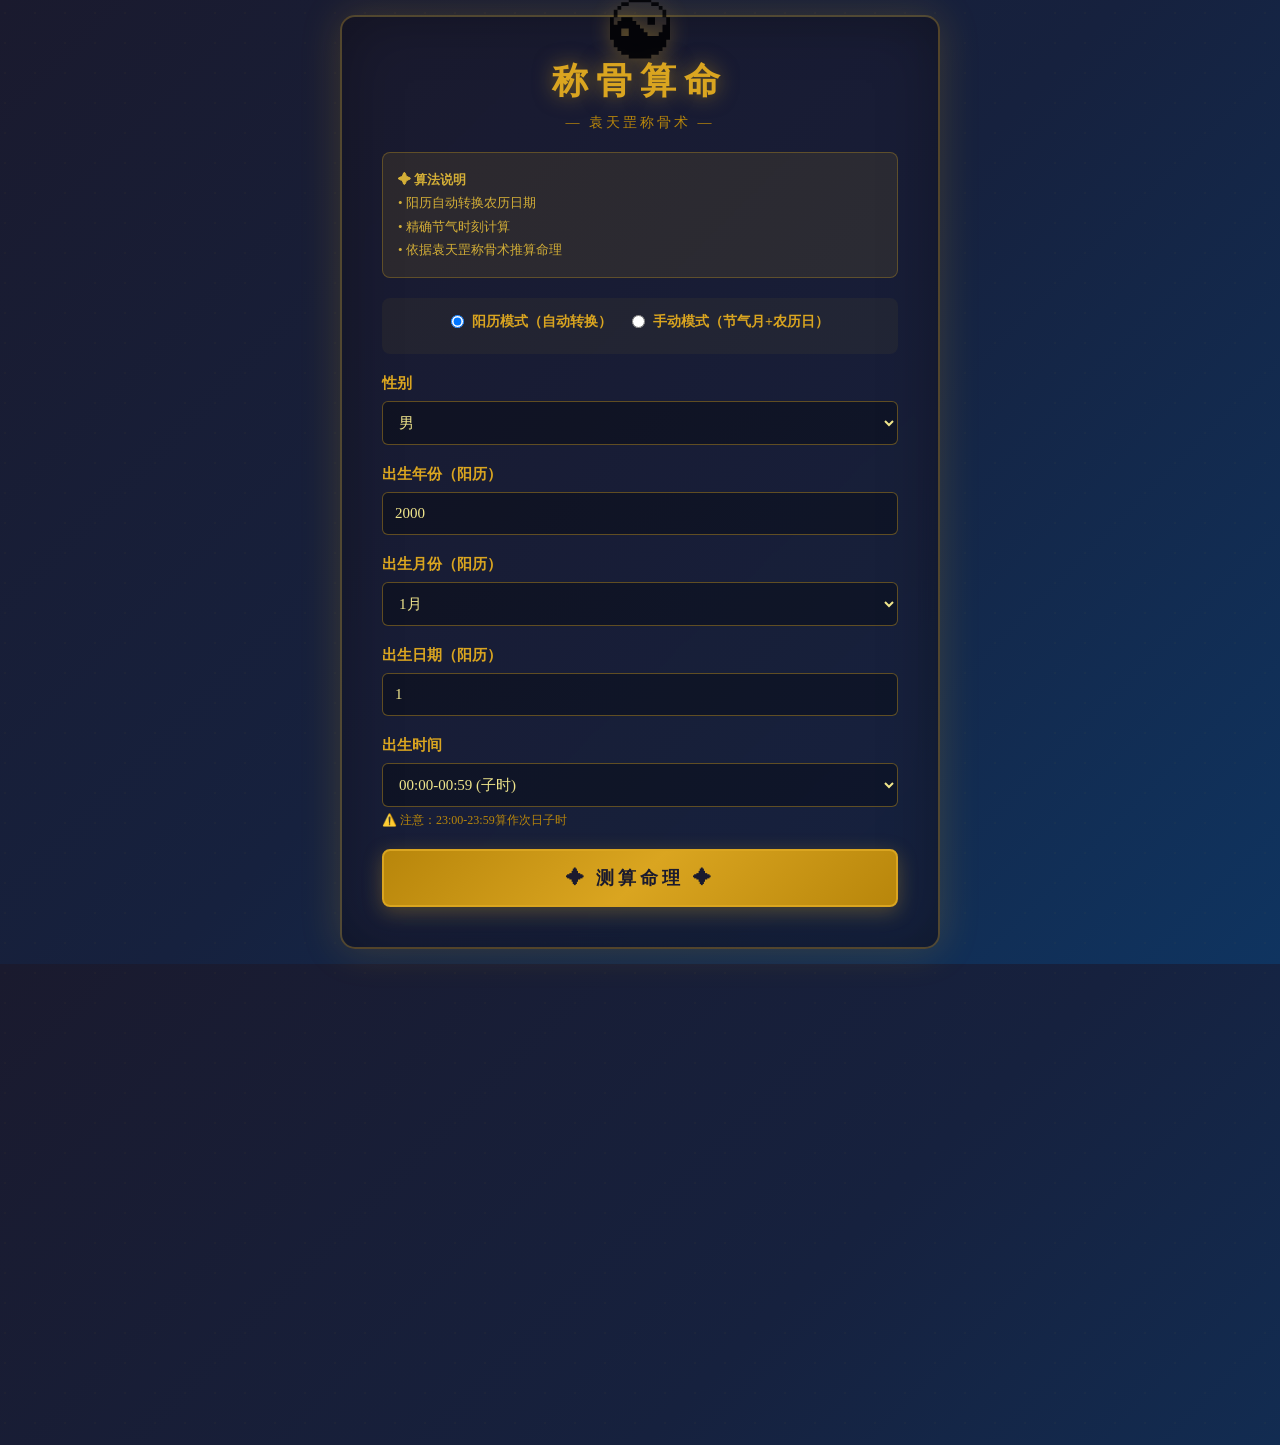
==== index.html @ d4576662 "响应式设计：使用clamp()和媒体查询适配各种屏幕尺寸" ====
<!DOCTYPE html>
<html lang="zh-CN">
<head>
    <meta charset="UTF-8">
    <meta name="viewport" content="width=device-width, initial-scale=1.0">
    <title>称骨算命</title>
    <style>
        * { margin: 0; padding: 0; box-sizing: border-box; }
        body {
            font-family: 'KaiTi', 'STKaiti', '楷体', serif;
            background: linear-gradient(135deg, #1a1a2e 0%, #16213e 50%, #0f3460 100%);
            min-height: 100vh;
            display: flex;
            justify-content: center;
            align-items: center;
            padding: 15px;
            position: relative;
            overflow-x: hidden;
        }
        body::before {
            content: '';
            position: absolute;
            width: 200%;
            height: 200%;
            background-image: 
                radial-gradient(circle, rgba(218,165,32,0.03) 1px, transparent 1px);
            background-size: 30px 30px;
            animation: drift 60s linear infinite;
        }
        @keyframes drift {
            from { transform: translate(0, 0); }
            to { transform: translate(50px, 50px); }
        }
        .container {
            background: linear-gradient(135deg, rgba(26,26,46,0.95) 0%, rgba(22,33,62,0.95) 100%);
            border: 2px solid rgba(218,165,32,0.3);
            border-radius: 15px;
            padding: clamp(20px, 5vw, 40px);
            box-shadow: 0 0 40px rgba(218,165,32,0.2), inset 0 0 60px rgba(0,0,0,0.3);
            max-width: 600px;
            width: 100%;
            position: relative;
            backdrop-filter: blur(10px);
        }
        .container::before {
            content: '☯';
            position: absolute;
            top: -20px;
            left: 50%;
            transform: translateX(-50%);
            font-size: clamp(40px, 10vw, 60px);
            opacity: 0.8;
            filter: drop-shadow(0 0 10px rgba(218,165,32,0.5));
        }
        h1 {
            text-align: center;
            color: #daa520;
            margin-bottom: 8px;
            font-size: clamp(24px, 6vw, 36px);
            text-shadow: 0 0 20px rgba(218,165,32,0.5);
            letter-spacing: clamp(4px, 1.5vw, 8px);
        }
        .subtitle {
            text-align: center;
            color: #b8860b;
            font-size: clamp(12px, 2.5vw, 14px);
            margin-bottom: 20px;
            letter-spacing: clamp(2px, 0.5vw, 3px);
        }
        .info {
            background: rgba(218,165,32,0.1);
            border: 1px solid rgba(218,165,32,0.3);
            padding: clamp(12px, 3vw, 15px);
            border-radius: 8px;
            margin-bottom: 20px;
            font-size: clamp(11px, 2.5vw, 13px);
            line-height: 1.8;
            color: #d4af37;
        }
        .mode-switch {
            display: flex;
            flex-wrap: wrap;
            gap: clamp(10px, 3vw, 20px);
            justify-content: center;
            margin-bottom: 20px;
            padding: clamp(10px, 3vw, 15px);
            background: rgba(218,165,32,0.05);
            border-radius: 8px;
        }
        .mode-switch label {
            color: #daa520;
            cursor: pointer;
            display: flex;
            align-items: center;
            gap: 8px;
            font-size: clamp(12px, 2.5vw, 14px);
        }
        .mode-switch input[type="radio"] {
            width: auto;
            cursor: pointer;
        }
        .form-group {
            margin-bottom: clamp(15px, 3vw, 20px);
        }
        label {
            display: block;
            margin-bottom: 8px;
            color: #daa520;
            font-weight: bold;
            font-size: clamp(13px, 2.8vw, 15px);
        }
        input, select {
            width: 100%;
            padding: clamp(10px, 2.5vw, 12px);
            background: rgba(0,0,0,0.3);
            border: 1px solid rgba(218,165,32,0.4);
            border-radius: 6px;
            font-size: clamp(13px, 3vw, 15px);
            color: #f0e68c;
            font-family: 'KaiTi', 'STKaiti', '楷体', serif;
            transition: all 0.3s;
        }
        input:focus, select:focus {
            outline: none;
            border-color: #daa520;
            box-shadow: 0 0 15px rgba(218,165,32,0.3);
            background: rgba(0,0,0,0.5);
        }
        button {
            width: 100%;
            padding: clamp(12px, 3vw, 15px);
            background: linear-gradient(135deg, #b8860b 0%, #daa520 50%, #b8860b 100%);
            color: #1a1a2e;
            border: 2px solid #daa520;
            border-radius: 8px;
            font-size: clamp(15px, 3.5vw, 18px);
            font-weight: bold;
            cursor: pointer;
            transition: all 0.3s;
            font-family: 'KaiTi', 'STKaiti', '楷体', serif;
            letter-spacing: clamp(2px, 1vw, 4px);
            box-shadow: 0 5px 20px rgba(218,165,32,0.3);
        }
        button:hover {
            transform: translateY(-2px);
            box-shadow: 0 8px 30px rgba(218,165,32,0.5);
            background: linear-gradient(135deg, #daa520 0%, #ffd700 50%, #daa520 100%);
        }
        .result {
            margin-top: clamp(20px, 4vw, 30px);
            padding: clamp(15px, 4vw, 25px);
            background: rgba(0,0,0,0.4);
            border: 2px solid rgba(218,165,32,0.4);
            border-radius: 10px;
            display: none;
            box-shadow: inset 0 0 30px rgba(0,0,0,0.5);
        }
        .result.show {
            display: block;
            animation: fadeIn 0.8s;
        }
        @keyframes fadeIn {
            from { opacity: 0; transform: translateY(20px); }
            to { opacity: 1; transform: translateY(0); }
        }
        .process {
            background: rgba(218,165,32,0.05);
            border: 1px solid rgba(218,165,32,0.2);
            padding: clamp(12px, 3vw, 18px);
            border-radius: 8px;
            margin-bottom: clamp(15px, 3vw, 20px);
            font-size: clamp(12px, 2.5vw, 14px);
            line-height: 2;
            color: #d4af37;
        }
        .process-title {
            font-weight: bold;
            color: #daa520;
            margin-bottom: 12px;
            font-size: clamp(14px, 3vw, 17px);
            text-align: center;
            letter-spacing: 2px;
        }
        .process-item {
            padding: clamp(6px, 1.5vw, 8px) 0;
            border-bottom: 1px dashed rgba(218,165,32,0.2);
            word-wrap: break-word;
        }
        .process-item:last-child {
            border-bottom: none;
        }
        .process-sum {
            margin-top: 12px;
            padding-top: 12px;
            border-top: 2px solid #daa520;
            font-weight: bold;
            color: #ffd700;
            font-size: clamp(13px, 3vw, 16px);
            text-align: center;
        }
        .weight {
            font-size: clamp(24px, 6vw, 32px);
            color: #ffd700;
            font-weight: bold;
            margin-bottom: clamp(15px, 3vw, 20px);
            text-align: center;
            text-shadow: 0 0 20px rgba(255,215,0,0.5);
            letter-spacing: clamp(2px, 1vw, 4px);
        }
        .poem {
            font-size: clamp(14px, 3.2vw, 17px);
            line-height: 2.2;
            color: #f0e68c;
            text-align: justify;
            text-indent: 2em;
            background: rgba(218,165,32,0.05);
            padding: clamp(15px, 3vw, 20px);
            border-radius: 8px;
            border-left: 4px solid #daa520;
            word-wrap: break-word;
        }
        small {
            color: #b8860b;
            font-size: clamp(10px, 2vw, 12px);
            margin-top: 5px;
            display: block;
        }
        
        @media (max-width: 480px) {
            body { padding: 10px; }
            .container { border-radius: 10px; }
            .container::before { top: -15px; }
            .mode-switch { flex-direction: column; align-items: center; }
        }
    </style>
</head>
<body>
    <div class="container">
        <h1>称骨算命</h1>
        <div class="subtitle">— 袁天罡称骨术 —</div>
        <div class="info">
            <strong>✦ 算法说明</strong><br>
            • 阳历自动转换农历日期<br>
            • 精确节气时刻计算<br>
            • 依据袁天罡称骨术推算命理
        </div>
        <div class="mode-switch">
            <label>
                <input type="radio" name="inputMode" value="solar" checked> 阳历模式（自动转换）
            </label>
            <label>
                <input type="radio" name="inputMode" value="manual"> 手动模式（节气月+农历日）
            </label>
        </div>
        <form id="baziForm">
            <div class="form-group">
                <label>性别</label>
                <select id="gender" required>
                    <option value="male">男</option>
                    <option value="female">女</option>
                </select>
            </div>
            
            <!-- 阳历模式 -->
            <div id="solarMode">
                <div class="form-group">
                    <label>出生年份（阳历）</label>
                    <input type="number" id="year" min="1900" max="2100" value="2000">
                </div>
                <div class="form-group">
                    <label>出生月份（阳历）</label>
                    <select id="month">
                        <option value="1">1月</option>
                        <option value="2">2月</option>
                        <option value="3">3月</option>
                        <option value="4">4月</option>
                        <option value="5">5月</option>
                        <option value="6">6月</option>
                        <option value="7">7月</option>
                        <option value="8">8月</option>
                        <option value="9">9月</option>
                        <option value="10">10月</option>
                        <option value="11">11月</option>
                        <option value="12">12月</option>
                    </select>
                </div>
                <div class="form-group">
                    <label>出生日期（阳历）</label>
                    <input type="number" id="day" min="1" max="31" value="1">
                </div>
                <div class="form-group">
                    <label>出生时间</label>
                    <select id="hour">
                        <option value="0">00:00-00:59 (子时)</option>
                        <option value="1">01:00-01:59 (丑时)</option>
                        <option value="2">02:00-02:59 (丑时)</option>
                        <option value="3">03:00-03:59 (寅时)</option>
                        <option value="4">04:00-04:59 (寅时)</option>
                        <option value="5">05:00-05:59 (卯时)</option>
                        <option value="6">06:00-06:59 (卯时)</option>
                        <option value="7">07:00-07:59 (辰时)</option>
                        <option value="8">08:00-08:59 (辰时)</option>
                        <option value="9">09:00-09:59 (巳时)</option>
                        <option value="10">10:00-10:59 (巳时)</option>
                        <option value="11">11:00-11:59 (午时)</option>
                        <option value="12">12:00-12:59 (午时)</option>
                        <option value="13">13:00-13:59 (未时)</option>
                        <option value="14">14:00-14:59 (未时)</option>
                        <option value="15">15:00-15:59 (申时)</option>
                        <option value="16">16:00-16:59 (申时)</option>
                        <option value="17">17:00-17:59 (酉时)</option>
                        <option value="18">18:00-18:59 (酉时)</option>
                        <option value="19">19:00-19:59 (戌时)</option>
                        <option value="20">20:00-20:59 (戌时)</option>
                        <option value="21">21:00-21:59 (亥时)</option>
                        <option value="22">22:00-22:59 (亥时)</option>
                        <option value="23">23:00-23:59 (子时-次日)</option>
                    </select>
                    <small>⚠️ 注意：23:00-23:59算作次日子时</small>
                </div>
            </div>
            
            <!-- 手动模式 -->
            <div id="manualMode" style="display: none;">
                <div class="form-group">
                    <label>出生年份</label>
                    <input type="number" id="manualYear" min="1900" max="2100" value="2000">
                </div>
                <div class="form-group">
                    <label>节气月</label>
                    <select id="solarMonth">
                        <option value="1">正月（立春后）</option>
                        <option value="2">二月（惊蛰后）</option>
                        <option value="3">三月（清明后）</option>
                        <option value="4">四月（立夏后）</option>
                        <option value="5">五月（芒种后）</option>
                        <option value="6">六月（小暑后）</option>
                        <option value="7">七月（立秋后）</option>
                        <option value="8">八月（白露后）</option>
                        <option value="9">九月（寒露后）</option>
                        <option value="10">十月（立冬后）</option>
                        <option value="11">十一月（大雪后）</option>
                        <option value="12">十二月（小寒后）</option>
                    </select>
                </div>
                <div class="form-group">
                    <label>农历日期</label>
                    <select id="lunarDay">
                        <option value="1">初一</option>
                        <option value="2">初二</option>
                        <option value="3">初三</option>
                        <option value="4">初四</option>
                        <option value="5">初五</option>
                        <option value="6">初六</option>
                        <option value="7">初七</option>
                        <option value="8">初八</option>
                        <option value="9">初九</option>
                        <option value="10">初十</option>
                        <option value="11">十一</option>
                        <option value="12">十二</option>
                        <option value="13">十三</option>
                        <option value="14">十四</option>
                        <option value="15">十五</option>
                        <option value="16">十六</option>
                        <option value="17">十七</option>
                        <option value="18">十八</option>
                        <option value="19">十九</option>
                        <option value="20">二十</option>
                        <option value="21">廿一</option>
                        <option value="22">廿二</option>
                        <option value="23">廿三</option>
                        <option value="24">廿四</option>
                        <option value="25">廿五</option>
                        <option value="26">廿六</option>
                        <option value="27">廿七</option>
                        <option value="28">廿八</option>
                        <option value="29">廿九</option>
                        <option value="30">三十</option>
                    </select>
                </div>
                <div class="form-group">
                    <label>时辰</label>
                    <select id="shiChen">
                        <option value="0">子时（23:00-01:00）</option>
                        <option value="1">丑时（01:00-03:00）</option>
                        <option value="3">寅时（03:00-05:00）</option>
                        <option value="5">卯时（05:00-07:00）</option>
                        <option value="7">辰时（07:00-09:00）</option>
                        <option value="9">巳时（09:00-11:00）</option>
                        <option value="11">午时（11:00-13:00）</option>
                        <option value="13">未时（13:00-15:00）</option>
                        <option value="15">申时（15:00-17:00）</option>
                        <option value="17">酉时（17:00-19:00）</option>
                        <option value="19">戌时（19:00-21:00）</option>
                        <option value="21">亥时（21:00-23:00）</option>
                    </select>
                </div>
            </div>
            <button type="submit">✦ 测算命理 ✦</button>
        </form>
        <div id="result" class="result">
            <div class="process">
                <div class="process-title">✦ 推算过程 ✦</div>
                <div id="processDisplay"></div>
            </div>
            <div class="weight" id="weightDisplay"></div>
            <div class="poem" id="poemDisplay"></div>
        </div>
    </div>

    <script src="bazi-data.js"></script>
    <script src="bazi-poems.js"></script>
    <script src="bazi.js"></script>
</body>
</html>
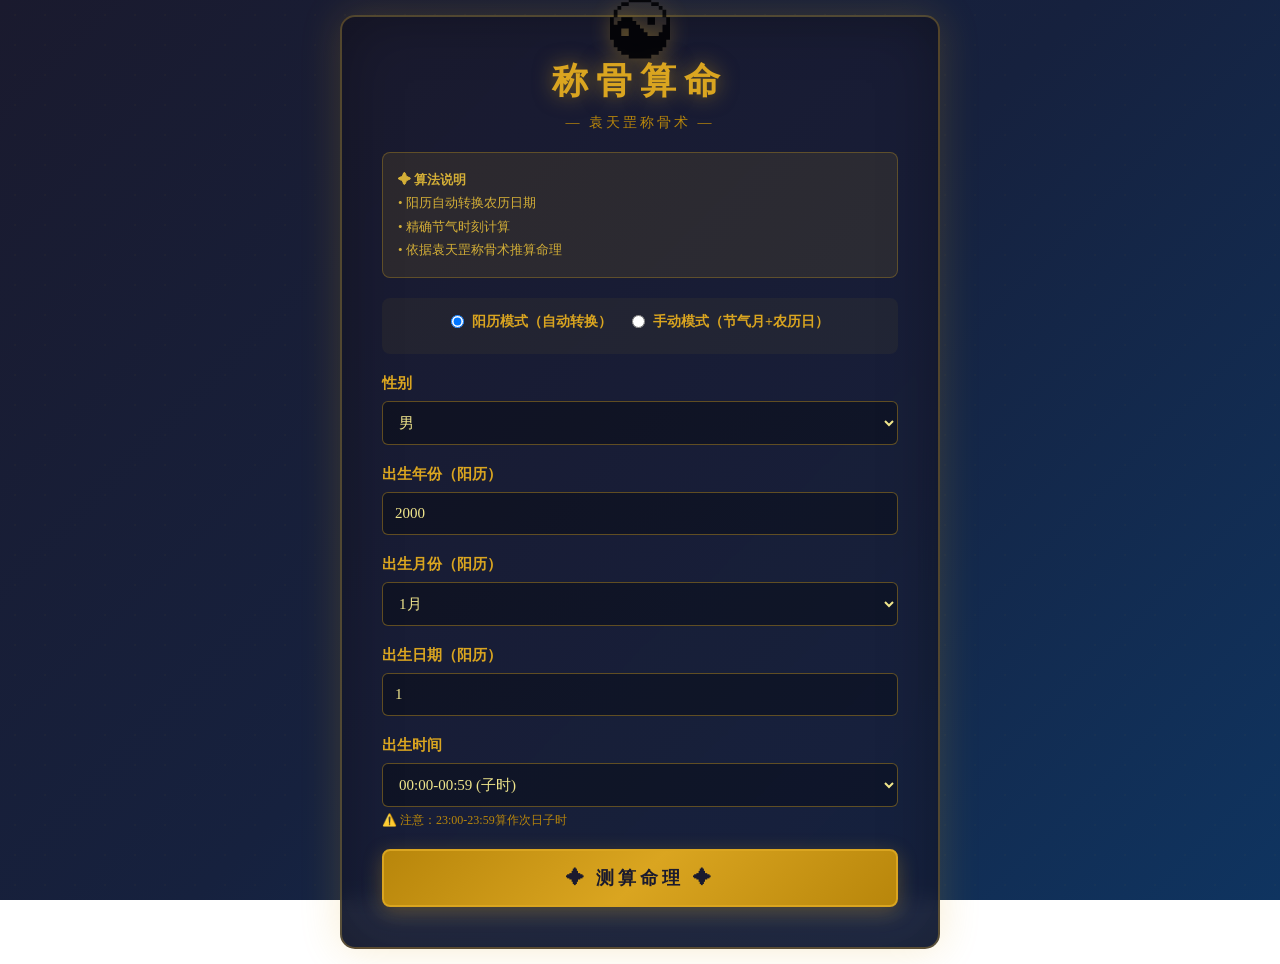
==== commit 47b551b5: "修复背景分层：使用fixed定位和background-attachment" ====
--- a/index.html
+++ b/index.html
@@ -9,6 +9,7 @@
         body {
             font-family: 'KaiTi', 'STKaiti', '楷体', serif;
             background: linear-gradient(135deg, #1a1a2e 0%, #16213e 50%, #0f3460 100%);
+            background-attachment: fixed;
             min-height: 100vh;
             display: flex;
             justify-content: center;
@@ -19,19 +20,20 @@
         }
         body::before {
             content: '';
-            position: absolute;
-            width: 200%;
-            height: 200%;
+            position: fixed;
+            top: 0;
+            left: 0;
+            width: 100%;
+            height: 100%;
             background-image: 
                 radial-gradient(circle, rgba(218,165,32,0.03) 1px, transparent 1px);
             background-size: 30px 30px;
-            animation: drift 60s linear infinite;
-        }
-        @keyframes drift {
-            from { transform: translate(0, 0); }
-            to { transform: translate(50px, 50px); }
+            pointer-events: none;
+            z-index: 0;
         }
         .container {
+            position: relative;
+            z-index: 1;
             background: linear-gradient(135deg, rgba(26,26,46,0.95) 0%, rgba(22,33,62,0.95) 100%);
             border: 2px solid rgba(218,165,32,0.3);
             border-radius: 15px;
@@ -39,7 +41,6 @@
             box-shadow: 0 0 40px rgba(218,165,32,0.2), inset 0 0 60px rgba(0,0,0,0.3);
             max-width: 600px;
             width: 100%;
-            position: relative;
             backdrop-filter: blur(10px);
         }
         .container::before {
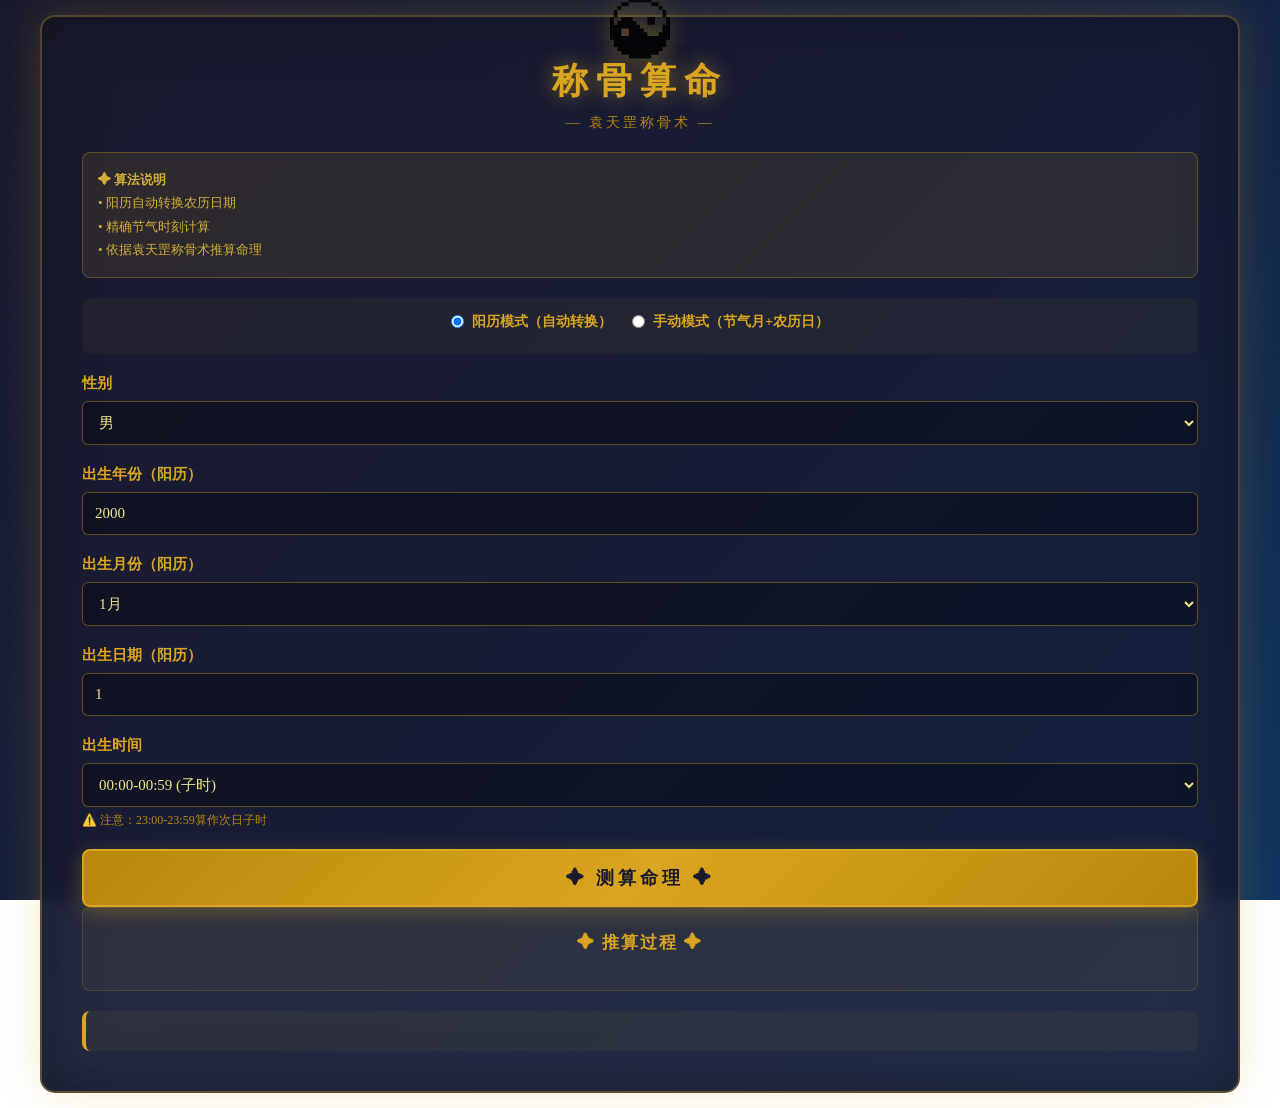
==== commit baa6a325: "宽屏布局：1024px+时结果显示在右侧，小屏时显示在下方" ====
--- a/index.html
+++ b/index.html
@@ -4,247 +4,19 @@
     <meta charset="UTF-8">
     <meta name="viewport" content="width=device-width, initial-scale=1.0">
     <title>称骨算命</title>
-    <style>
-        * { margin: 0; padding: 0; box-sizing: border-box; }
-        body {
-            font-family: 'KaiTi', 'STKaiti', '楷体', serif;
-            background: linear-gradient(135deg, #1a1a2e 0%, #16213e 50%, #0f3460 100%);
-            background-attachment: fixed;
-            min-height: 100vh;
-            display: flex;
-            justify-content: center;
-            align-items: center;
-            padding: 15px;
-            position: relative;
-            overflow-x: hidden;
-        }
-        body::before {
-            content: '';
-            position: fixed;
-            top: 0;
-            left: 0;
-            width: 100%;
-            height: 100%;
-            background-image: 
-                radial-gradient(circle, rgba(218,165,32,0.03) 1px, transparent 1px);
-            background-size: 30px 30px;
-            pointer-events: none;
-            z-index: 0;
-        }
-        .container {
-            position: relative;
-            z-index: 1;
-            background: linear-gradient(135deg, rgba(26,26,46,0.95) 0%, rgba(22,33,62,0.95) 100%);
-            border: 2px solid rgba(218,165,32,0.3);
-            border-radius: 15px;
-            padding: clamp(20px, 5vw, 40px);
-            box-shadow: 0 0 40px rgba(218,165,32,0.2), inset 0 0 60px rgba(0,0,0,0.3);
-            max-width: 600px;
-            width: 100%;
-            backdrop-filter: blur(10px);
-        }
-        .container::before {
-            content: '☯';
-            position: absolute;
-            top: -20px;
-            left: 50%;
-            transform: translateX(-50%);
-            font-size: clamp(40px, 10vw, 60px);
-            opacity: 0.8;
-            filter: drop-shadow(0 0 10px rgba(218,165,32,0.5));
-        }
-        h1 {
-            text-align: center;
-            color: #daa520;
-            margin-bottom: 8px;
-            font-size: clamp(24px, 6vw, 36px);
-            text-shadow: 0 0 20px rgba(218,165,32,0.5);
-            letter-spacing: clamp(4px, 1.5vw, 8px);
-        }
-        .subtitle {
-            text-align: center;
-            color: #b8860b;
-            font-size: clamp(12px, 2.5vw, 14px);
-            margin-bottom: 20px;
-            letter-spacing: clamp(2px, 0.5vw, 3px);
-        }
-        .info {
-            background: rgba(218,165,32,0.1);
-            border: 1px solid rgba(218,165,32,0.3);
-            padding: clamp(12px, 3vw, 15px);
-            border-radius: 8px;
-            margin-bottom: 20px;
-            font-size: clamp(11px, 2.5vw, 13px);
-            line-height: 1.8;
-            color: #d4af37;
-        }
-        .mode-switch {
-            display: flex;
-            flex-wrap: wrap;
-            gap: clamp(10px, 3vw, 20px);
-            justify-content: center;
-            margin-bottom: 20px;
-            padding: clamp(10px, 3vw, 15px);
-            background: rgba(218,165,32,0.05);
-            border-radius: 8px;
-        }
-        .mode-switch label {
-            color: #daa520;
-            cursor: pointer;
-            display: flex;
-            align-items: center;
-            gap: 8px;
-            font-size: clamp(12px, 2.5vw, 14px);
-        }
-        .mode-switch input[type="radio"] {
-            width: auto;
-            cursor: pointer;
-        }
-        .form-group {
-            margin-bottom: clamp(15px, 3vw, 20px);
-        }
-        label {
-            display: block;
-            margin-bottom: 8px;
-            color: #daa520;
-            font-weight: bold;
-            font-size: clamp(13px, 2.8vw, 15px);
-        }
-        input, select {
-            width: 100%;
-            padding: clamp(10px, 2.5vw, 12px);
-            background: rgba(0,0,0,0.3);
-            border: 1px solid rgba(218,165,32,0.4);
-            border-radius: 6px;
-            font-size: clamp(13px, 3vw, 15px);
-            color: #f0e68c;
-            font-family: 'KaiTi', 'STKaiti', '楷体', serif;
-            transition: all 0.3s;
-        }
-        input:focus, select:focus {
-            outline: none;
-            border-color: #daa520;
-            box-shadow: 0 0 15px rgba(218,165,32,0.3);
-            background: rgba(0,0,0,0.5);
-        }
-        button {
-            width: 100%;
-            padding: clamp(12px, 3vw, 15px);
-            background: linear-gradient(135deg, #b8860b 0%, #daa520 50%, #b8860b 100%);
-            color: #1a1a2e;
-            border: 2px solid #daa520;
-            border-radius: 8px;
-            font-size: clamp(15px, 3.5vw, 18px);
-            font-weight: bold;
-            cursor: pointer;
-            transition: all 0.3s;
-            font-family: 'KaiTi', 'STKaiti', '楷体', serif;
-            letter-spacing: clamp(2px, 1vw, 4px);
-            box-shadow: 0 5px 20px rgba(218,165,32,0.3);
-        }
-        button:hover {
-            transform: translateY(-2px);
-            box-shadow: 0 8px 30px rgba(218,165,32,0.5);
-            background: linear-gradient(135deg, #daa520 0%, #ffd700 50%, #daa520 100%);
-        }
-        .result {
-            margin-top: clamp(20px, 4vw, 30px);
-            padding: clamp(15px, 4vw, 25px);
-            background: rgba(0,0,0,0.4);
-            border: 2px solid rgba(218,165,32,0.4);
-            border-radius: 10px;
-            display: none;
-            box-shadow: inset 0 0 30px rgba(0,0,0,0.5);
-        }
-        .result.show {
-            display: block;
-            animation: fadeIn 0.8s;
-        }
-        @keyframes fadeIn {
-            from { opacity: 0; transform: translateY(20px); }
-            to { opacity: 1; transform: translateY(0); }
-        }
-        .process {
-            background: rgba(218,165,32,0.05);
-            border: 1px solid rgba(218,165,32,0.2);
-            padding: clamp(12px, 3vw, 18px);
-            border-radius: 8px;
-            margin-bottom: clamp(15px, 3vw, 20px);
-            font-size: clamp(12px, 2.5vw, 14px);
-            line-height: 2;
-            color: #d4af37;
-        }
-        .process-title {
-            font-weight: bold;
-            color: #daa520;
-            margin-bottom: 12px;
-            font-size: clamp(14px, 3vw, 17px);
-            text-align: center;
-            letter-spacing: 2px;
-        }
-        .process-item {
-            padding: clamp(6px, 1.5vw, 8px) 0;
-            border-bottom: 1px dashed rgba(218,165,32,0.2);
-            word-wrap: break-word;
-        }
-        .process-item:last-child {
-            border-bottom: none;
-        }
-        .process-sum {
-            margin-top: 12px;
-            padding-top: 12px;
-            border-top: 2px solid #daa520;
-            font-weight: bold;
-            color: #ffd700;
-            font-size: clamp(13px, 3vw, 16px);
-            text-align: center;
-        }
-        .weight {
-            font-size: clamp(24px, 6vw, 32px);
-            color: #ffd700;
-            font-weight: bold;
-            margin-bottom: clamp(15px, 3vw, 20px);
-            text-align: center;
-            text-shadow: 0 0 20px rgba(255,215,0,0.5);
-            letter-spacing: clamp(2px, 1vw, 4px);
-        }
-        .poem {
-            font-size: clamp(14px, 3.2vw, 17px);
-            line-height: 2.2;
-            color: #f0e68c;
-            text-align: justify;
-            text-indent: 2em;
-            background: rgba(218,165,32,0.05);
-            padding: clamp(15px, 3vw, 20px);
-            border-radius: 8px;
-            border-left: 4px solid #daa520;
-            word-wrap: break-word;
-        }
-        small {
-            color: #b8860b;
-            font-size: clamp(10px, 2vw, 12px);
-            margin-top: 5px;
-            display: block;
-        }
-        
-        @media (max-width: 480px) {
-            body { padding: 10px; }
-            .container { border-radius: 10px; }
-            .container::before { top: -15px; }
-            .mode-switch { flex-direction: column; align-items: center; }
-        }
-    </style>
+    <link rel="stylesheet" href="style.css">
 </head>
 <body>
-    <div class="container">
-        <h1>称骨算命</h1>
-        <div class="subtitle">— 袁天罡称骨术 —</div>
-        <div class="info">
-            <strong>✦ 算法说明</strong><br>
-            • 阳历自动转换农历日期<br>
-            • 精确节气时刻计算<br>
-            • 依据袁天罡称骨术推算命理
-        </div>
+    <div class="main-wrapper">
+        <div class="container">
+            <h1>称骨算命</h1>
+            <div class="subtitle">— 袁天罡称骨术 —</div>
+            <div class="info">
+                <strong>✦ 算法说明</strong><br>
+                • 阳历自动转换农历日期<br>
+                • 精确节气时刻计算<br>
+                • 依据袁天罡称骨术推算命理
+            </div>
         <div class="mode-switch">
             <label>
                 <input type="radio" name="inputMode" value="solar" checked> 阳历模式（自动转换）
@@ -408,6 +180,16 @@
             <div class="poem" id="poemDisplay"></div>
         </div>
     </div>
+    
+    <div id="resultContainer" class="result-container">
+        <div class="process">
+            <div class="process-title">✦ 推算过程 ✦</div>
+            <div id="processDisplaySide"></div>
+        </div>
+        <div class="weight" id="weightDisplaySide"></div>
+        <div class="poem" id="poemDisplaySide"></div>
+    </div>
+    </div>
 
     <script src="bazi-data.js"></script>
     <script src="bazi-poems.js"></script>
--- a/style.css
+++ b/style.css
@@ -0,0 +1,311 @@
+* { margin: 0; padding: 0; box-sizing: border-box; }
+
+body {
+    font-family: 'KaiTi', 'STKaiti', '楷体', serif;
+    background: linear-gradient(135deg, #1a1a2e 0%, #16213e 50%, #0f3460 100%);
+    background-attachment: fixed;
+    min-height: 100vh;
+    display: flex;
+    justify-content: center;
+    align-items: center;
+    padding: 15px;
+    position: relative;
+    overflow-x: hidden;
+}
+
+body::before {
+    content: '';
+    position: fixed;
+    top: 0;
+    left: 0;
+    width: 100%;
+    height: 100%;
+    background-image: 
+        radial-gradient(circle, rgba(218,165,32,0.03) 1px, transparent 1px);
+    background-size: 30px 30px;
+    pointer-events: none;
+    z-index: 0;
+}
+
+.main-wrapper {
+    position: relative;
+    z-index: 1;
+    display: flex;
+    gap: 20px;
+    max-width: 1200px;
+    width: 100%;
+    align-items: flex-start;
+}
+
+.container {
+    background: linear-gradient(135deg, rgba(26,26,46,0.95) 0%, rgba(22,33,62,0.95) 100%);
+    border: 2px solid rgba(218,165,32,0.3);
+    border-radius: 15px;
+    padding: clamp(20px, 5vw, 40px);
+    box-shadow: 0 0 40px rgba(218,165,32,0.2), inset 0 0 60px rgba(0,0,0,0.3);
+    flex: 1;
+    min-width: 0;
+    backdrop-filter: blur(10px);
+}
+
+.container::before {
+    content: '☯';
+    position: absolute;
+    top: -20px;
+    left: 50%;
+    transform: translateX(-50%);
+    font-size: clamp(40px, 10vw, 60px);
+    opacity: 0.8;
+    filter: drop-shadow(0 0 10px rgba(218,165,32,0.5));
+}
+
+.result-container {
+    background: linear-gradient(135deg, rgba(26,26,46,0.95) 0%, rgba(22,33,62,0.95) 100%);
+    border: 2px solid rgba(218,165,32,0.3);
+    border-radius: 15px;
+    padding: clamp(20px, 5vw, 40px);
+    box-shadow: 0 0 40px rgba(218,165,32,0.2), inset 0 0 60px rgba(0,0,0,0.3);
+    backdrop-filter: blur(10px);
+    flex: 1;
+    min-width: 0;
+    display: none;
+}
+
+.result-container.show {
+    display: block;
+    animation: slideIn 0.8s;
+}
+
+@keyframes slideIn {
+    from { opacity: 0; transform: translateX(20px); }
+    to { opacity: 1; transform: translateX(0); }
+}
+
+h1 {
+    text-align: center;
+    color: #daa520;
+    margin-bottom: 8px;
+    font-size: clamp(24px, 6vw, 36px);
+    text-shadow: 0 0 20px rgba(218,165,32,0.5);
+    letter-spacing: clamp(4px, 1.5vw, 8px);
+}
+
+.subtitle {
+    text-align: center;
+    color: #b8860b;
+    font-size: clamp(12px, 2.5vw, 14px);
+    margin-bottom: 20px;
+    letter-spacing: clamp(2px, 0.5vw, 3px);
+}
+
+.info {
+    background: rgba(218,165,32,0.1);
+    border: 1px solid rgba(218,165,32,0.3);
+    padding: clamp(12px, 3vw, 15px);
+    border-radius: 8px;
+    margin-bottom: 20px;
+    font-size: clamp(11px, 2.5vw, 13px);
+    line-height: 1.8;
+    color: #d4af37;
+}
+
+.mode-switch {
+    display: flex;
+    flex-wrap: wrap;
+    gap: clamp(10px, 3vw, 20px);
+    justify-content: center;
+    margin-bottom: 20px;
+    padding: clamp(10px, 3vw, 15px);
+    background: rgba(218,165,32,0.05);
+    border-radius: 8px;
+}
+
+.mode-switch label {
+    color: #daa520;
+    cursor: pointer;
+    display: flex;
+    align-items: center;
+    gap: 8px;
+    font-size: clamp(12px, 2.5vw, 14px);
+}
+
+.mode-switch input[type="radio"] {
+    width: auto;
+    cursor: pointer;
+}
+
+.form-group {
+    margin-bottom: clamp(15px, 3vw, 20px);
+}
+
+label {
+    display: block;
+    margin-bottom: 8px;
+    color: #daa520;
+    font-weight: bold;
+    font-size: clamp(13px, 2.8vw, 15px);
+}
+
+input, select {
+    width: 100%;
+    padding: clamp(10px, 2.5vw, 12px);
+    background: rgba(0,0,0,0.3);
+    border: 1px solid rgba(218,165,32,0.4);
+    border-radius: 6px;
+    font-size: clamp(13px, 3vw, 15px);
+    color: #f0e68c;
+    font-family: 'KaiTi', 'STKaiti', '楷体', serif;
+    transition: all 0.3s;
+}
+
+input:focus, select:focus {
+    outline: none;
+    border-color: #daa520;
+    box-shadow: 0 0 15px rgba(218,165,32,0.3);
+    background: rgba(0,0,0,0.5);
+}
+
+button {
+    width: 100%;
+    padding: clamp(12px, 3vw, 15px);
+    background: linear-gradient(135deg, #b8860b 0%, #daa520 50%, #b8860b 100%);
+    color: #1a1a2e;
+    border: 2px solid #daa520;
+    border-radius: 8px;
+    font-size: clamp(15px, 3.5vw, 18px);
+    font-weight: bold;
+    cursor: pointer;
+    transition: all 0.3s;
+    font-family: 'KaiTi', 'STKaiti', '楷体', serif;
+    letter-spacing: clamp(2px, 1vw, 4px);
+    box-shadow: 0 5px 20px rgba(218,165,32,0.3);
+}
+
+button:hover {
+    transform: translateY(-2px);
+    box-shadow: 0 8px 30px rgba(218,165,32,0.5);
+    background: linear-gradient(135deg, #daa520 0%, #ffd700 50%, #daa520 100%);
+}
+
+.result {
+    margin-top: clamp(20px, 4vw, 30px);
+    padding: clamp(15px, 4vw, 25px);
+    background: rgba(0,0,0,0.4);
+    border: 2px solid rgba(218,165,32,0.4);
+    border-radius: 10px;
+    display: none;
+    box-shadow: inset 0 0 30px rgba(0,0,0,0.5);
+}
+
+.result.show {
+    display: block;
+    animation: fadeIn 0.8s;
+}
+
+@keyframes fadeIn {
+    from { opacity: 0; transform: translateY(20px); }
+    to { opacity: 1; transform: translateY(0); }
+}
+
+@media (min-width: 1024px) {
+    .result {
+        margin-top: 0;
+        padding: 0;
+        background: none;
+        border: none;
+        box-shadow: none;
+        display: block !important;
+    }
+    
+    .result.show {
+        animation: none;
+    }
+}
+
+.process {
+    background: rgba(218,165,32,0.05);
+    border: 1px solid rgba(218,165,32,0.2);
+    padding: clamp(12px, 3vw, 18px);
+    border-radius: 8px;
+    margin-bottom: clamp(15px, 3vw, 20px);
+    font-size: clamp(12px, 2.5vw, 14px);
+    line-height: 2;
+    color: #d4af37;
+}
+
+.process-title {
+    font-weight: bold;
+    color: #daa520;
+    margin-bottom: 12px;
+    font-size: clamp(14px, 3vw, 17px);
+    text-align: center;
+    letter-spacing: 2px;
+}
+
+.process-item {
+    padding: clamp(6px, 1.5vw, 8px) 0;
+    border-bottom: 1px dashed rgba(218,165,32,0.2);
+    word-wrap: break-word;
+}
+
+.process-item:last-child {
+    border-bottom: none;
+}
+
+.process-sum {
+    margin-top: 12px;
+    padding-top: 12px;
+    border-top: 2px solid #daa520;
+    font-weight: bold;
+    color: #ffd700;
+    font-size: clamp(13px, 3vw, 16px);
+    text-align: center;
+}
+
+.weight {
+    font-size: clamp(24px, 6vw, 32px);
+    color: #ffd700;
+    font-weight: bold;
+    margin-bottom: clamp(15px, 3vw, 20px);
+    text-align: center;
+    text-shadow: 0 0 20px rgba(255,215,0,0.5);
+    letter-spacing: clamp(2px, 1vw, 4px);
+}
+
+.poem {
+    font-size: clamp(14px, 3.2vw, 17px);
+    line-height: 2.2;
+    color: #f0e68c;
+    text-align: justify;
+    text-indent: 2em;
+    background: rgba(218,165,32,0.05);
+    padding: clamp(15px, 3vw, 20px);
+    border-radius: 8px;
+    border-left: 4px solid #daa520;
+    word-wrap: break-word;
+}
+
+small {
+    color: #b8860b;
+    font-size: clamp(10px, 2vw, 12px);
+    margin-top: 5px;
+    display: block;
+}
+
+@media (max-width: 480px) {
+    body { padding: 10px; }
+    .container { border-radius: 10px; }
+    .container::before { top: -15px; }
+    .mode-switch { flex-direction: column; align-items: center; }
+}
+
+@media (max-width: 1023px) {
+    .main-wrapper {
+        flex-direction: column;
+        max-width: 600px;
+    }
+    
+    .result-container {
+        display: none !important;
+    }
+}
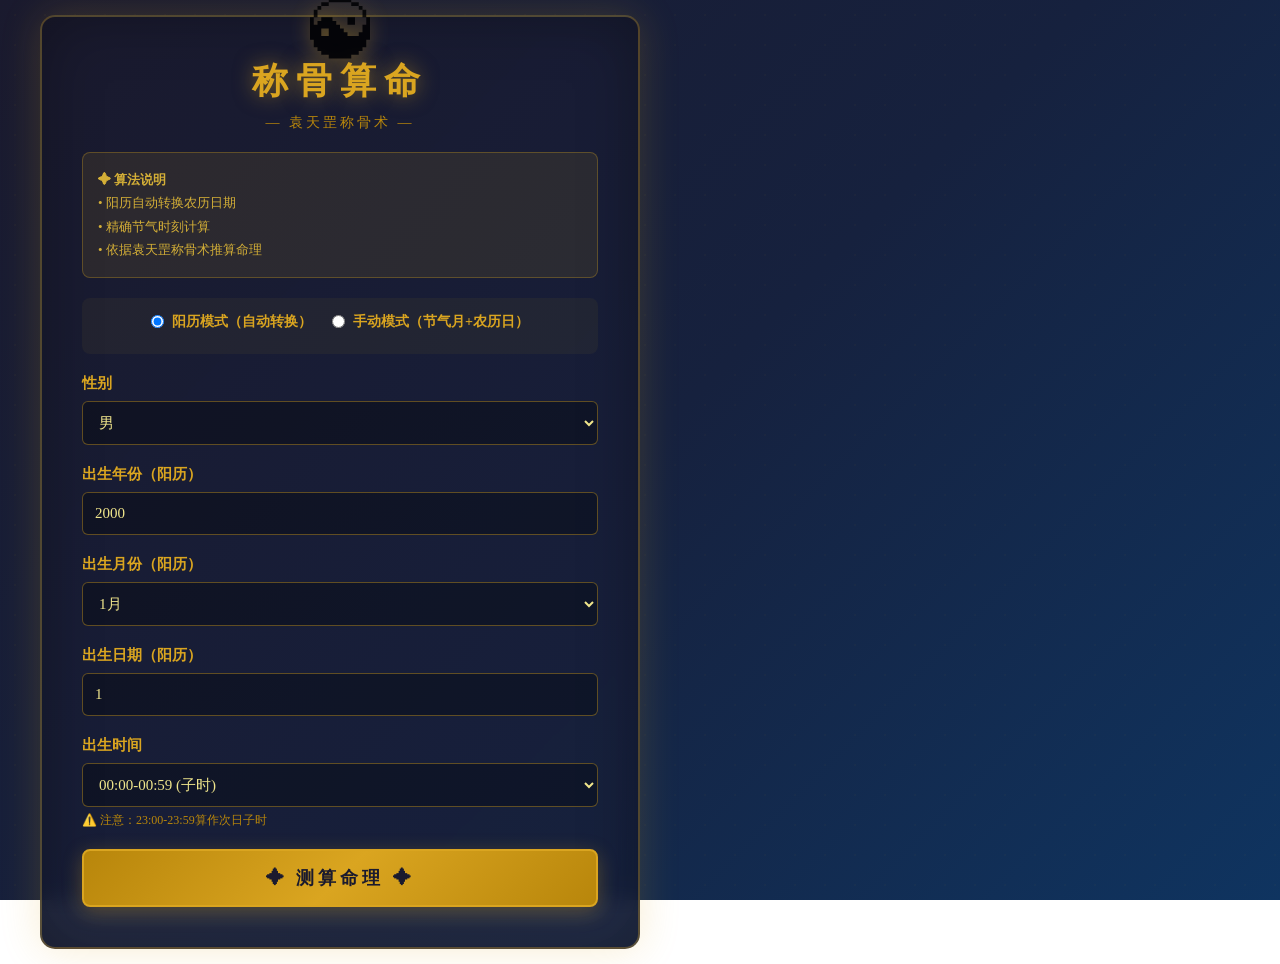
==== commit 77fd243a: "简化时辰选择：合并两小时为一个时辰（除子时）" ====
--- a/index.html
+++ b/index.html
@@ -65,28 +65,17 @@
                     <label>出生时间</label>
                     <select id="hour">
                         <option value="0">00:00-00:59 (子时)</option>
-                        <option value="1">01:00-01:59 (丑时)</option>
-                        <option value="2">02:00-02:59 (丑时)</option>
-                        <option value="3">03:00-03:59 (寅时)</option>
-                        <option value="4">04:00-04:59 (寅时)</option>
-                        <option value="5">05:00-05:59 (卯时)</option>
-                        <option value="6">06:00-06:59 (卯时)</option>
-                        <option value="7">07:00-07:59 (辰时)</option>
-                        <option value="8">08:00-08:59 (辰时)</option>
-                        <option value="9">09:00-09:59 (巳时)</option>
-                        <option value="10">10:00-10:59 (巳时)</option>
-                        <option value="11">11:00-11:59 (午时)</option>
-                        <option value="12">12:00-12:59 (午时)</option>
-                        <option value="13">13:00-13:59 (未时)</option>
-                        <option value="14">14:00-14:59 (未时)</option>
-                        <option value="15">15:00-15:59 (申时)</option>
-                        <option value="16">16:00-16:59 (申时)</option>
-                        <option value="17">17:00-17:59 (酉时)</option>
-                        <option value="18">18:00-18:59 (酉时)</option>
-                        <option value="19">19:00-19:59 (戌时)</option>
-                        <option value="20">20:00-20:59 (戌时)</option>
-                        <option value="21">21:00-21:59 (亥时)</option>
-                        <option value="22">22:00-22:59 (亥时)</option>
+                        <option value="1">01:00-02:59 (丑时)</option>
+                        <option value="3">03:00-04:59 (寅时)</option>
+                        <option value="5">05:00-06:59 (卯时)</option>
+                        <option value="7">07:00-08:59 (辰时)</option>
+                        <option value="9">09:00-10:59 (巳时)</option>
+                        <option value="11">11:00-12:59 (午时)</option>
+                        <option value="13">13:00-14:59 (未时)</option>
+                        <option value="15">15:00-16:59 (申时)</option>
+                        <option value="17">17:00-18:59 (酉时)</option>
+                        <option value="19">19:00-20:59 (戌时)</option>
+                        <option value="21">21:00-22:59 (亥时)</option>
                         <option value="23">23:00-23:59 (子时-次日)</option>
                     </select>
                     <small>⚠️ 注意：23:00-23:59算作次日子时</small>
--- a/style.css
+++ b/style.css
@@ -44,6 +44,7 @@
     padding: clamp(20px, 5vw, 40px);
     box-shadow: 0 0 40px rgba(218,165,32,0.2), inset 0 0 60px rgba(0,0,0,0.3);
     flex: 1;
+    max-width: 600px;
     min-width: 0;
     backdrop-filter: blur(10px);
 }
@@ -67,6 +68,7 @@
     box-shadow: 0 0 40px rgba(218,165,32,0.2), inset 0 0 60px rgba(0,0,0,0.3);
     backdrop-filter: blur(10px);
     flex: 1;
+    max-width: 600px;
     min-width: 0;
     display: none;
 }
@@ -209,16 +211,7 @@
 
 @media (min-width: 1024px) {
     .result {
-        margin-top: 0;
-        padding: 0;
-        background: none;
-        border: none;
-        box-shadow: none;
-        display: block !important;
-    }
-    
-    .result.show {
-        animation: none;
+        display: none !important;
     }
 }
 
@@ -302,7 +295,11 @@
 @media (max-width: 1023px) {
     .main-wrapper {
         flex-direction: column;
+    }
+    
+    .container {
         max-width: 600px;
+        width: 100%;
     }
     
     .result-container {
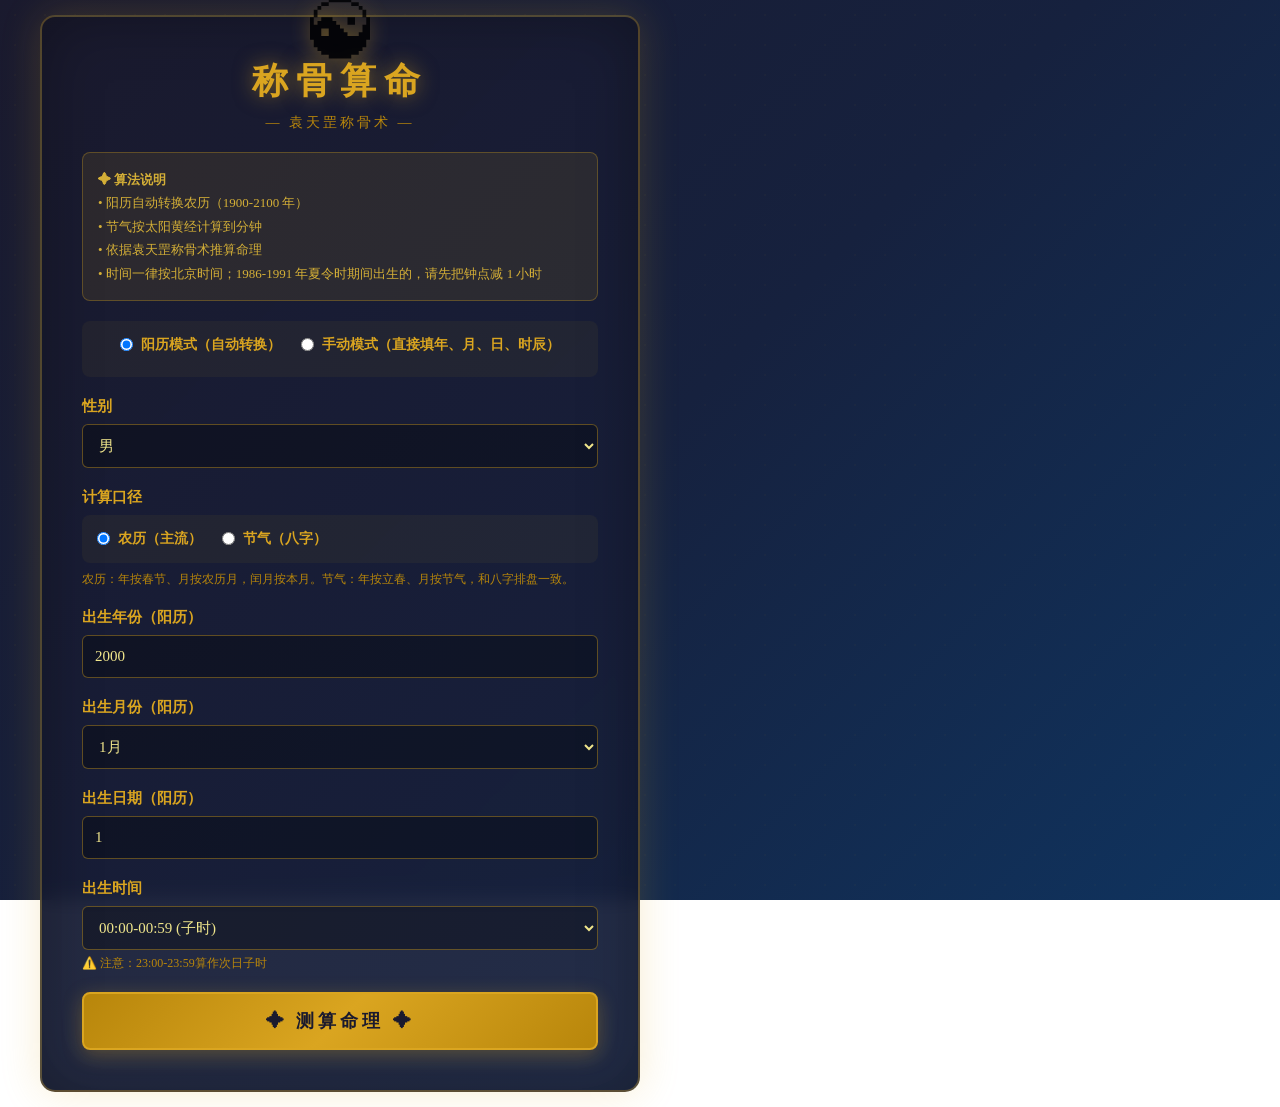
==== commit 3e93e6df: "修正农历转换、闰月、骨重表；节气按太阳黄经计算；新增农历/节气两种口径切换和逐日对照测试 Signed-off-by: mickeymiao <mickeymiao2023@163.com>" ====
--- a/index.html
+++ b/index.html
@@ -13,16 +13,17 @@
             <div class="subtitle">— 袁天罡称骨术 —</div>
             <div class="info">
                 <strong>✦ 算法说明</strong><br>
-                • 阳历自动转换农历日期<br>
-                • 精确节气时刻计算<br>
-                • 依据袁天罡称骨术推算命理
+                • 阳历自动转换农历（1900-2100 年）<br>
+                • 节气按太阳黄经计算到分钟<br>
+                • 依据袁天罡称骨术推算命理<br>
+                • 时间一律按北京时间；1986-1991 年夏令时期间出生的，请先把钟点减 1 小时
             </div>
         <div class="mode-switch">
             <label>
                 <input type="radio" name="inputMode" value="solar" checked> 阳历模式（自动转换）
             </label>
             <label>
-                <input type="radio" name="inputMode" value="manual"> 手动模式（节气月+农历日）
+                <input type="radio" name="inputMode" value="manual"> 手动模式（直接填年、月、日、时辰）
             </label>
         </div>
         <form id="baziForm">
@@ -37,8 +38,16 @@
             <!-- 阳历模式 -->
             <div id="solarMode">
                 <div class="form-group">
+                    <label>计算口径</label>
+                    <div class="mode-switch basis-switch">
+                        <label><input type="radio" name="basis" value="lunar" checked> 农历（主流）</label>
+                        <label><input type="radio" name="basis" value="solar"> 节气（八字）</label>
+                    </div>
+                    <small>农历：年按春节、月按农历月，闰月按本月。节气：年按立春、月按节气，和八字排盘一致。</small>
+                </div>
+                <div class="form-group">
                     <label>出生年份（阳历）</label>
-                    <input type="number" id="year" min="1900" max="2100" value="2000">
+                    <input type="number" id="year" min="1900" max="2100" required value="2000">
                 </div>
                 <div class="form-group">
                     <label>出生月份（阳历）</label>
@@ -85,24 +94,24 @@
             <!-- 手动模式 -->
             <div id="manualMode" style="display: none;">
                 <div class="form-group">
-                    <label>出生年份</label>
+                    <label>出生年份（按所选口径的年份）</label>
                     <input type="number" id="manualYear" min="1900" max="2100" value="2000">
                 </div>
                 <div class="form-group">
-                    <label>节气月</label>
+                    <label>月份（农历月或节气月）</label>
                     <select id="solarMonth">
-                        <option value="1">正月（立春后）</option>
-                        <option value="2">二月（惊蛰后）</option>
-                        <option value="3">三月（清明后）</option>
-                        <option value="4">四月（立夏后）</option>
-                        <option value="5">五月（芒种后）</option>
-                        <option value="6">六月（小暑后）</option>
-                        <option value="7">七月（立秋后）</option>
-                        <option value="8">八月（白露后）</option>
-                        <option value="9">九月（寒露后）</option>
-                        <option value="10">十月（立冬后）</option>
-                        <option value="11">十一月（大雪后）</option>
-                        <option value="12">十二月（小寒后）</option>
+                        <option value="1">正月（节气：立春后）</option>
+                        <option value="2">二月（节气：惊蛰后）</option>
+                        <option value="3">三月（节气：清明后）</option>
+                        <option value="4">四月（节气：立夏后）</option>
+                        <option value="5">五月（节气：芒种后）</option>
+                        <option value="6">六月（节气：小暑后）</option>
+                        <option value="7">七月（节气：立秋后）</option>
+                        <option value="8">八月（节气：白露后）</option>
+                        <option value="9">九月（节气：寒露后）</option>
+                        <option value="10">十月（节气：立冬后）</option>
+                        <option value="11">冬月（节气：大雪后）</option>
+                        <option value="12">腊月（节气：小寒后）</option>
                     </select>
                 </div>
                 <div class="form-group">
@@ -180,7 +189,7 @@
     </div>
     </div>
 
-    <script src="bazi-data.js"></script>
+    <script src="bazi-core.js"></script>
     <script src="bazi-poems.js"></script>
     <script src="bazi.js"></script>
 </body>
--- a/style.css
+++ b/style.css
@@ -306,3 +306,13 @@
         display: none !important;
     }
 }
+
+/* 计算口径切换：放在表单里，比顶部的模式切换紧凑一些 */
+.basis-switch {
+    justify-content: flex-start;
+    margin-bottom: 8px;
+}
+
+.basis-switch label {
+    margin-bottom: 0;
+}
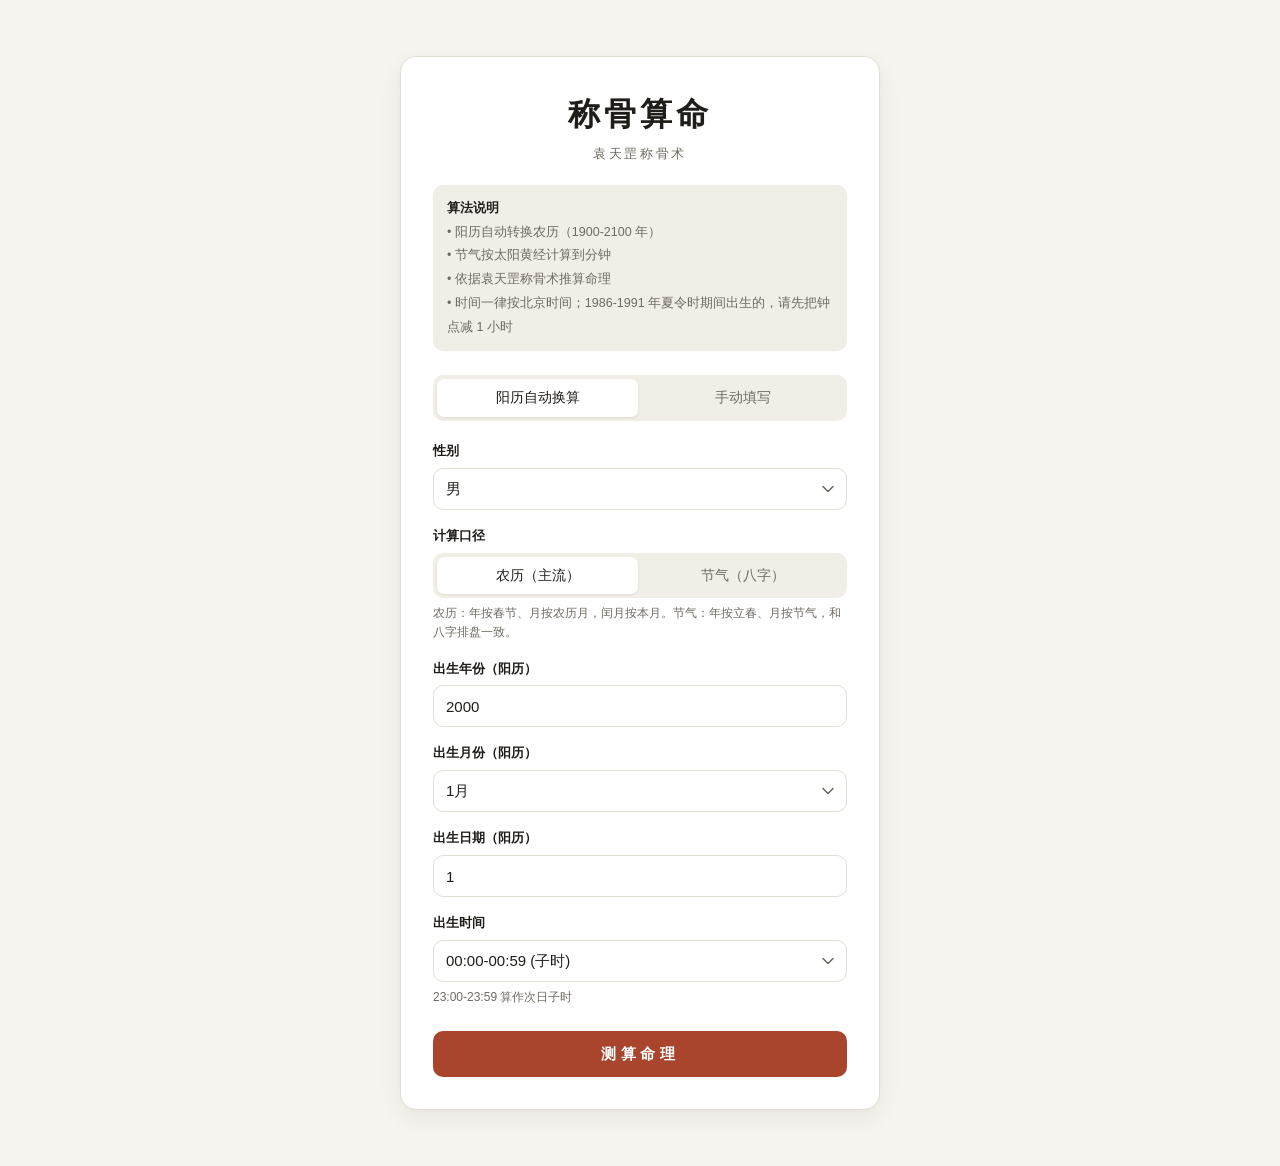
==== commit 6b44d342: "界面改成简约风格：纸色背景、朱砂红点缀、分段切换，跟随系统深浅色 Signed-off-by: mickeymiao <mickeymiao2023@163.com>" ====
--- a/index.html
+++ b/index.html
@@ -10,9 +10,9 @@
     <div class="main-wrapper">
         <div class="container">
             <h1>称骨算命</h1>
-            <div class="subtitle">— 袁天罡称骨术 —</div>
+            <div class="subtitle">袁天罡称骨术</div>
             <div class="info">
-                <strong>✦ 算法说明</strong><br>
+                <strong>算法说明</strong><br>
                 • 阳历自动转换农历（1900-2100 年）<br>
                 • 节气按太阳黄经计算到分钟<br>
                 • 依据袁天罡称骨术推算命理<br>
@@ -20,10 +20,10 @@
             </div>
         <div class="mode-switch">
             <label>
-                <input type="radio" name="inputMode" value="solar" checked> 阳历模式（自动转换）
+                <input type="radio" name="inputMode" value="solar" checked> 阳历自动换算
             </label>
             <label>
-                <input type="radio" name="inputMode" value="manual"> 手动模式（直接填年、月、日、时辰）
+                <input type="radio" name="inputMode" value="manual"> 手动填写
             </label>
         </div>
         <form id="baziForm">
@@ -87,7 +87,7 @@
                         <option value="21">21:00-22:59 (亥时)</option>
                         <option value="23">23:00-23:59 (子时-次日)</option>
                     </select>
-                    <small>⚠️ 注意：23:00-23:59算作次日子时</small>
+                    <small>23:00-23:59 算作次日子时</small>
                 </div>
             </div>
             
@@ -167,11 +167,11 @@
                     </select>
                 </div>
             </div>
-            <button type="submit">✦ 测算命理 ✦</button>
+            <button type="submit">测算命理</button>
         </form>
         <div id="result" class="result">
             <div class="process">
-                <div class="process-title">✦ 推算过程 ✦</div>
+                <div class="process-title">推算过程</div>
                 <div id="processDisplay"></div>
             </div>
             <div class="weight" id="weightDisplay"></div>
@@ -181,7 +181,7 @@
     
     <div id="resultContainer" class="result-container">
         <div class="process">
-            <div class="process-title">✦ 推算过程 ✦</div>
+            <div class="process-title">推算过程</div>
             <div id="processDisplaySide"></div>
         </div>
         <div class="weight" id="weightDisplaySide"></div>
--- a/style.css
+++ b/style.css
@@ -1,318 +1,317 @@
+/*
+ * 简约风格：纸色背景 + 墨色文字 + 一点朱砂红；跟随系统深浅色。
+ * 标题、骨重和称骨诗用宋体，其余用系统无衬线字体。
+ */
+:root {
+    --bg: #f6f4ef;
+    --surface: #ffffff;
+    --surface-2: #f1eee7;
+    --text: #1f1d1a;
+    --muted: #6f6a62;
+    --line: #e4dfd5;
+    --accent: #a8452c;
+    --accent-soft: rgba(168, 69, 44, 0.08);
+    --warn: #9a6a00;
+    --warn-soft: rgba(154, 106, 0, 0.08);
+    --shadow: 0 1px 2px rgba(31, 29, 26, 0.04), 0 8px 24px rgba(31, 29, 26, 0.06);
+    --radius: 16px;
+    --sans: -apple-system, BlinkMacSystemFont, 'PingFang SC', 'Hiragino Sans GB', 'Microsoft YaHei', 'Noto Sans SC', sans-serif;
+    --serif: 'Noto Serif SC', 'Source Han Serif SC', 'Songti SC', 'STSong', 'SimSun', serif;
+    --chevron: url("data:image/svg+xml,%3Csvg xmlns='http://www.w3.org/2000/svg' width='12' height='8' viewBox='0 0 12 8'%3E%3Cpath d='M1 1.5l5 5 5-5' fill='none' stroke='%236f6a62' stroke-width='1.6' stroke-linecap='round' stroke-linejoin='round'/%3E%3C/svg%3E");
+    color-scheme: light;
+}
+
+@media (prefers-color-scheme: dark) {
+    :root {
+        --bg: #141311;
+        --surface: #1c1b18;
+        --surface-2: #24221f;
+        --text: #ece8e1;
+        --muted: #9b958b;
+        --line: #2e2c28;
+        --accent: #e08a6d;
+        --accent-soft: rgba(224, 138, 109, 0.12);
+        --warn: #e0b45a;
+        --warn-soft: rgba(224, 180, 90, 0.1);
+        --shadow: 0 1px 2px rgba(0, 0, 0, 0.3), 0 8px 24px rgba(0, 0, 0, 0.25);
+        --chevron: url("data:image/svg+xml,%3Csvg xmlns='http://www.w3.org/2000/svg' width='12' height='8' viewBox='0 0 12 8'%3E%3Cpath d='M1 1.5l5 5 5-5' fill='none' stroke='%239b958b' stroke-width='1.6' stroke-linecap='round' stroke-linejoin='round'/%3E%3C/svg%3E");
+        color-scheme: dark;
+    }
+}
+
 * { margin: 0; padding: 0; box-sizing: border-box; }
 
 body {
-    font-family: 'KaiTi', 'STKaiti', '楷体', serif;
-    background: linear-gradient(135deg, #1a1a2e 0%, #16213e 50%, #0f3460 100%);
-    background-attachment: fixed;
+    font-family: var(--sans);
+    font-size: 15px;
+    line-height: 1.6;
+    color: var(--text);
+    background: var(--bg);
     min-height: 100vh;
-    display: flex;
-    justify-content: center;
-    align-items: center;
-    padding: 15px;
-    position: relative;
-    overflow-x: hidden;
-}
-
-body::before {
-    content: '';
-    position: fixed;
-    top: 0;
-    left: 0;
-    width: 100%;
-    height: 100%;
-    background-image: 
-        radial-gradient(circle, rgba(218,165,32,0.03) 1px, transparent 1px);
-    background-size: 30px 30px;
-    pointer-events: none;
-    z-index: 0;
+    padding: clamp(16px, 5vw, 56px) 16px;
+    -webkit-font-smoothing: antialiased;
 }
 
 .main-wrapper {
-    position: relative;
-    z-index: 1;
-    display: flex;
-    gap: 20px;
-    max-width: 1200px;
-    width: 100%;
-    align-items: flex-start;
-}
-
-.container {
-    background: linear-gradient(135deg, rgba(26,26,46,0.95) 0%, rgba(22,33,62,0.95) 100%);
-    border: 2px solid rgba(218,165,32,0.3);
-    border-radius: 15px;
-    padding: clamp(20px, 5vw, 40px);
-    box-shadow: 0 0 40px rgba(218,165,32,0.2), inset 0 0 60px rgba(0,0,0,0.3);
-    flex: 1;
-    max-width: 600px;
-    min-width: 0;
-    backdrop-filter: blur(10px);
-}
-
-.container::before {
-    content: '☯';
-    position: absolute;
-    top: -20px;
-    left: 50%;
-    transform: translateX(-50%);
-    font-size: clamp(40px, 10vw, 60px);
-    opacity: 0.8;
-    filter: drop-shadow(0 0 10px rgba(218,165,32,0.5));
-}
-
+    display: grid;
+    grid-template-columns: minmax(0, 1fr);
+    gap: 24px;
+    max-width: 480px;
+    margin: 0 auto;
+    align-items: start;
+}
+
+/* 有结果时宽屏左右两栏：左边表单，右边结果（滚动时停在顶部） */
+@media (min-width: 1024px) {
+    .main-wrapper:has(.result-container.show) {
+        max-width: 1000px;
+        grid-template-columns: minmax(0, 1fr) minmax(0, 1fr);
+    }
+    .result-container { position: sticky; top: 32px; }
+    .result { display: none !important; }
+}
+
+@media (max-width: 1023px) {
+    .result-container { display: none !important; }
+}
+
+.container,
 .result-container {
-    background: linear-gradient(135deg, rgba(26,26,46,0.95) 0%, rgba(22,33,62,0.95) 100%);
-    border: 2px solid rgba(218,165,32,0.3);
-    border-radius: 15px;
-    padding: clamp(20px, 5vw, 40px);
-    box-shadow: 0 0 40px rgba(218,165,32,0.2), inset 0 0 60px rgba(0,0,0,0.3);
-    backdrop-filter: blur(10px);
-    flex: 1;
-    max-width: 600px;
-    min-width: 0;
-    display: none;
-}
-
-.result-container.show {
-    display: block;
-    animation: slideIn 0.8s;
-}
-
-@keyframes slideIn {
-    from { opacity: 0; transform: translateX(20px); }
-    to { opacity: 1; transform: translateX(0); }
-}
+    background: var(--surface);
+    border: 1px solid var(--line);
+    border-radius: var(--radius);
+    box-shadow: var(--shadow);
+    padding: clamp(20px, 5vw, 32px);
+}
+
+.result-container { display: none; }
+.result-container.show,
+.result.show { display: block; animation: fadeIn 0.35s ease both; }
+
+@keyframes fadeIn {
+    from { opacity: 0; transform: translateY(6px); }
+}
+
+@media (prefers-reduced-motion: reduce) {
+    .result-container.show, .result.show { animation: none; }
+}
+
+/* ---------- 标题和说明 ---------- */
 
 h1 {
+    font-family: var(--serif);
+    font-size: clamp(26px, 6vw, 32px);
+    font-weight: 700;
+    letter-spacing: 0.12em;
     text-align: center;
-    color: #daa520;
-    margin-bottom: 8px;
-    font-size: clamp(24px, 6vw, 36px);
-    text-shadow: 0 0 20px rgba(218,165,32,0.5);
-    letter-spacing: clamp(4px, 1.5vw, 8px);
 }
 
 .subtitle {
+    margin-top: 4px;
     text-align: center;
-    color: #b8860b;
-    font-size: clamp(12px, 2.5vw, 14px);
-    margin-bottom: 20px;
-    letter-spacing: clamp(2px, 0.5vw, 3px);
+    color: var(--muted);
+    font-size: 13px;
+    letter-spacing: 0.2em;
 }
 
 .info {
-    background: rgba(218,165,32,0.1);
-    border: 1px solid rgba(218,165,32,0.3);
-    padding: clamp(12px, 3vw, 15px);
-    border-radius: 8px;
-    margin-bottom: 20px;
-    font-size: clamp(11px, 2.5vw, 13px);
-    line-height: 1.8;
-    color: #d4af37;
-}
+    margin: 20px 0 24px;
+    padding: 12px 14px;
+    border-radius: 10px;
+    background: var(--surface-2);
+    color: var(--muted);
+    font-size: 12.5px;
+    line-height: 1.9;
+}
+
+.info strong { color: var(--text); font-weight: 600; }
+
+/* ---------- 分段切换（输入模式、计算口径） ---------- */
 
 .mode-switch {
     display: flex;
-    flex-wrap: wrap;
-    gap: clamp(10px, 3vw, 20px);
-    justify-content: center;
+    gap: 4px;
+    padding: 4px;
     margin-bottom: 20px;
-    padding: clamp(10px, 3vw, 15px);
-    background: rgba(218,165,32,0.05);
-    border-radius: 8px;
+    border-radius: 10px;
+    background: var(--surface-2);
 }
 
 .mode-switch label {
-    color: #daa520;
+    flex: 1;
+    position: relative;
+    margin: 0;
+    padding: 8px 10px;
+    border-radius: 7px;
+    text-align: center;
+    font-size: 13.5px;
+    font-weight: 500;
+    color: var(--muted);
     cursor: pointer;
-    display: flex;
-    align-items: center;
-    gap: 8px;
-    font-size: clamp(12px, 2.5vw, 14px);
-}
-
-.mode-switch input[type="radio"] {
-    width: auto;
-    cursor: pointer;
-}
-
-.form-group {
-    margin-bottom: clamp(15px, 3vw, 20px);
-}
+    transition: background 0.15s, color 0.15s, box-shadow 0.15s;
+}
+
+.mode-switch label:hover { color: var(--text); }
+
+.mode-switch label:has(input:checked) {
+    background: var(--surface);
+    color: var(--text);
+    box-shadow: 0 1px 3px rgba(0, 0, 0, 0.08);
+}
+
+.mode-switch label:has(input:focus-visible) { outline: 2px solid var(--accent); outline-offset: 1px; }
+
+.mode-switch input[type='radio'] {
+    position: absolute;
+    opacity: 0;
+    pointer-events: none;
+}
+
+.basis-switch { margin-bottom: 6px; }
+
+/* ---------- 表单 ---------- */
+
+.form-group { margin-bottom: 16px; }
 
 label {
     display: block;
-    margin-bottom: 8px;
-    color: #daa520;
-    font-weight: bold;
-    font-size: clamp(13px, 2.8vw, 15px);
-}
-
-input, select {
+    margin-bottom: 6px;
+    font-size: 13px;
+    font-weight: 600;
+    color: var(--text);
+}
+
+input,
+select {
     width: 100%;
-    padding: clamp(10px, 2.5vw, 12px);
-    background: rgba(0,0,0,0.3);
-    border: 1px solid rgba(218,165,32,0.4);
-    border-radius: 6px;
-    font-size: clamp(13px, 3vw, 15px);
-    color: #f0e68c;
-    font-family: 'KaiTi', 'STKaiti', '楷体', serif;
-    transition: all 0.3s;
-}
-
-input:focus, select:focus {
+    height: 42px;
+    padding: 0 12px;
+    font: inherit;
+    font-size: 15px;
+    color: var(--text);
+    background: var(--surface);
+    border: 1px solid var(--line);
+    border-radius: 10px;
+    transition: border-color 0.15s, box-shadow 0.15s;
+}
+
+select {
+    appearance: none;
+    padding-right: 34px;
+    background-image: var(--chevron);
+    background-repeat: no-repeat;
+    background-position: right 12px center;
+    cursor: pointer;
+}
+
+input:hover, select:hover { border-color: var(--muted); }
+
+input:focus,
+select:focus {
     outline: none;
-    border-color: #daa520;
-    box-shadow: 0 0 15px rgba(218,165,32,0.3);
-    background: rgba(0,0,0,0.5);
+    border-color: var(--accent);
+    box-shadow: 0 0 0 3px var(--accent-soft);
+}
+
+small {
+    display: block;
+    margin-top: 6px;
+    color: var(--muted);
+    font-size: 12px;
+    line-height: 1.6;
 }
 
 button {
     width: 100%;
-    padding: clamp(12px, 3vw, 15px);
-    background: linear-gradient(135deg, #b8860b 0%, #daa520 50%, #b8860b 100%);
-    color: #1a1a2e;
-    border: 2px solid #daa520;
+    height: 46px;
+    margin-top: 8px;
+    font: inherit;
+    font-size: 15px;
+    font-weight: 600;
+    letter-spacing: 0.3em;
+    color: #fff;
+    background: var(--accent);
+    border: 0;
+    border-radius: 10px;
+    cursor: pointer;
+    transition: filter 0.15s, transform 0.05s;
+}
+
+@media (prefers-color-scheme: dark) { button { color: #1c1b18; } }
+
+button:hover { filter: brightness(1.08); }
+button:active { transform: translateY(1px); }
+button:focus-visible { outline: 2px solid var(--accent); outline-offset: 2px; }
+
+/* ---------- 结果 ---------- */
+
+.result {
+    display: none;
+    margin-top: 24px;
+    padding-top: 24px;
+    border-top: 1px solid var(--line);
+}
+
+.process {
+    margin-bottom: 20px;
+    font-size: 13.5px;
+    line-height: 1.75;
+}
+
+.process-title {
+    margin-bottom: 8px;
+    font-size: 12px;
+    font-weight: 600;
+    letter-spacing: 0.2em;
+    color: var(--muted);
+}
+
+.process-item {
+    padding: 7px 0;
+    border-bottom: 1px solid var(--line);
+    color: var(--muted);
+    word-break: break-word;
+}
+
+.process-item strong { color: var(--text); font-weight: 600; }
+
+/* 提示行（时辰调整、闰月、交节） */
+.process-item.warn {
+    margin: 6px 0;
+    padding: 8px 10px;
+    border: 0;
     border-radius: 8px;
-    font-size: clamp(15px, 3.5vw, 18px);
-    font-weight: bold;
-    cursor: pointer;
-    transition: all 0.3s;
-    font-family: 'KaiTi', 'STKaiti', '楷体', serif;
-    letter-spacing: clamp(2px, 1vw, 4px);
-    box-shadow: 0 5px 20px rgba(218,165,32,0.3);
-}
-
-button:hover {
-    transform: translateY(-2px);
-    box-shadow: 0 8px 30px rgba(218,165,32,0.5);
-    background: linear-gradient(135deg, #daa520 0%, #ffd700 50%, #daa520 100%);
-}
-
-.result {
-    margin-top: clamp(20px, 4vw, 30px);
-    padding: clamp(15px, 4vw, 25px);
-    background: rgba(0,0,0,0.4);
-    border: 2px solid rgba(218,165,32,0.4);
-    border-radius: 10px;
-    display: none;
-    box-shadow: inset 0 0 30px rgba(0,0,0,0.5);
-}
-
-.result.show {
-    display: block;
-    animation: fadeIn 0.8s;
-}
-
-@keyframes fadeIn {
-    from { opacity: 0; transform: translateY(20px); }
-    to { opacity: 1; transform: translateY(0); }
-}
-
-@media (min-width: 1024px) {
-    .result {
-        display: none !important;
-    }
-}
-
-.process {
-    background: rgba(218,165,32,0.05);
-    border: 1px solid rgba(218,165,32,0.2);
-    padding: clamp(12px, 3vw, 18px);
-    border-radius: 8px;
-    margin-bottom: clamp(15px, 3vw, 20px);
-    font-size: clamp(12px, 2.5vw, 14px);
+    background: var(--warn-soft);
+    color: var(--warn);
+}
+
+.process-item.warn strong { color: inherit; }
+
+.process-sum {
+    padding-top: 10px;
+    text-align: right;
+    font-variant-numeric: tabular-nums;
+    color: var(--text);
+    font-weight: 600;
+}
+
+.weight {
+    font-family: var(--serif);
+    font-size: clamp(28px, 7vw, 36px);
+    font-weight: 700;
+    text-align: center;
+    color: var(--accent);
+    letter-spacing: 0.08em;
+    margin-bottom: 16px;
+}
+
+.poem {
+    font-family: var(--serif);
+    font-size: 16px;
     line-height: 2;
-    color: #d4af37;
-}
-
-.process-title {
-    font-weight: bold;
-    color: #daa520;
-    margin-bottom: 12px;
-    font-size: clamp(14px, 3vw, 17px);
-    text-align: center;
-    letter-spacing: 2px;
-}
-
-.process-item {
-    padding: clamp(6px, 1.5vw, 8px) 0;
-    border-bottom: 1px dashed rgba(218,165,32,0.2);
-    word-wrap: break-word;
-}
-
-.process-item:last-child {
-    border-bottom: none;
-}
-
-.process-sum {
-    margin-top: 12px;
-    padding-top: 12px;
-    border-top: 2px solid #daa520;
-    font-weight: bold;
-    color: #ffd700;
-    font-size: clamp(13px, 3vw, 16px);
-    text-align: center;
-}
-
-.weight {
-    font-size: clamp(24px, 6vw, 32px);
-    color: #ffd700;
-    font-weight: bold;
-    margin-bottom: clamp(15px, 3vw, 20px);
-    text-align: center;
-    text-shadow: 0 0 20px rgba(255,215,0,0.5);
-    letter-spacing: clamp(2px, 1vw, 4px);
-}
-
-.poem {
-    font-size: clamp(14px, 3.2vw, 17px);
-    line-height: 2.2;
-    color: #f0e68c;
     text-align: justify;
-    text-indent: 2em;
-    background: rgba(218,165,32,0.05);
-    padding: clamp(15px, 3vw, 20px);
-    border-radius: 8px;
-    border-left: 4px solid #daa520;
-    word-wrap: break-word;
-}
-
-small {
-    color: #b8860b;
-    font-size: clamp(10px, 2vw, 12px);
-    margin-top: 5px;
-    display: block;
-}
-
-@media (max-width: 480px) {
-    body { padding: 10px; }
-    .container { border-radius: 10px; }
-    .container::before { top: -15px; }
-    .mode-switch { flex-direction: column; align-items: center; }
-}
-
-@media (max-width: 1023px) {
-    .main-wrapper {
-        flex-direction: column;
-    }
-    
-    .container {
-        max-width: 600px;
-        width: 100%;
-    }
-    
-    .result-container {
-        display: none !important;
-    }
-}
-
-/* 计算口径切换：放在表单里，比顶部的模式切换紧凑一些 */
-.basis-switch {
-    justify-content: flex-start;
-    margin-bottom: 8px;
-}
-
-.basis-switch label {
-    margin-bottom: 0;
-}
+    padding: 16px 18px;
+    border-radius: 10px;
+    background: var(--accent-soft);
+    word-break: break-word;
+}
